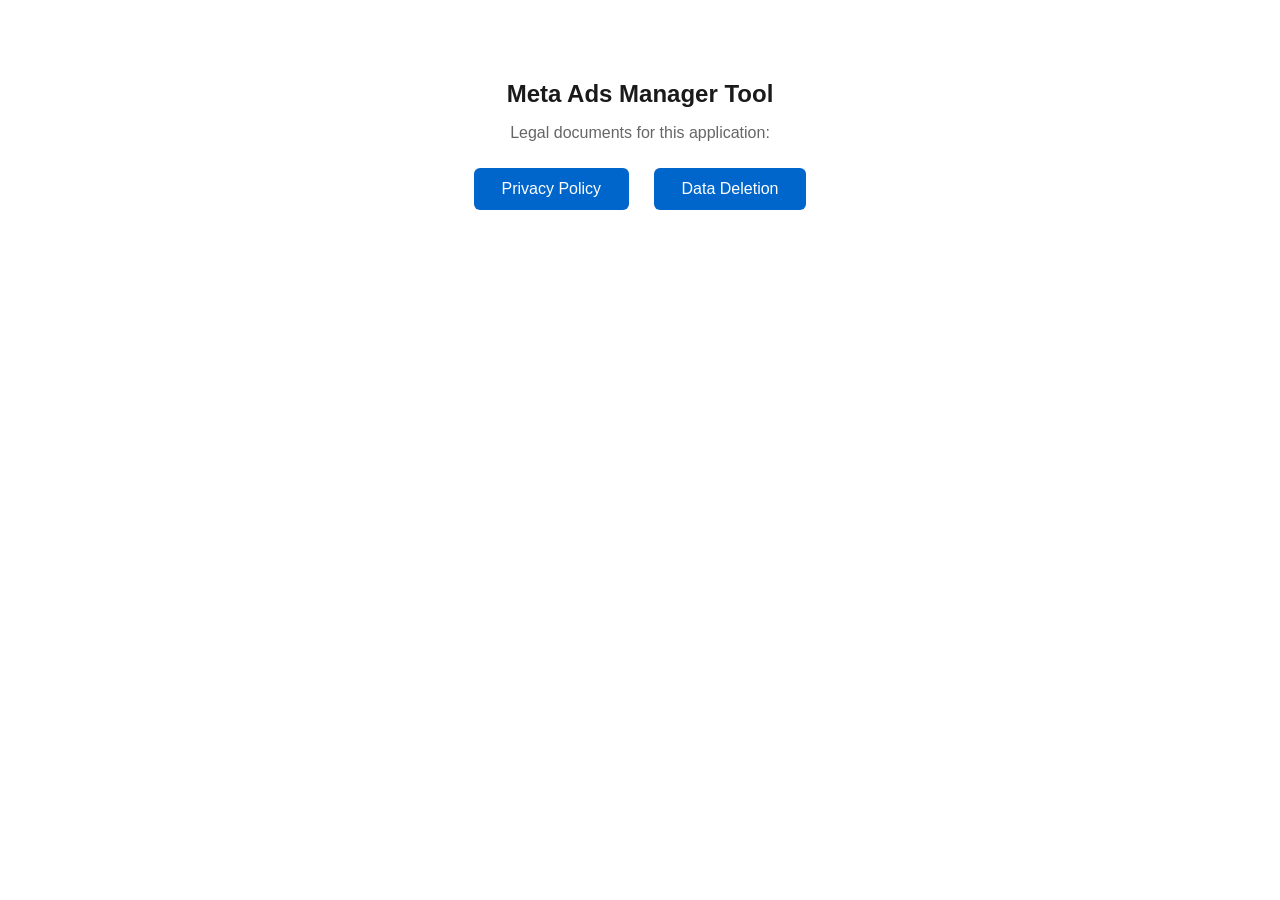
==== index.html @ dc783558 "Add privacy policy and data deletion pages" ====
<!DOCTYPE html>
<html lang="en">
<head>
  <meta charset="UTF-8" />
  <meta name="viewport" content="width=device-width, initial-scale=1.0" />
  <title>Meta Ads Manager Tool – Legal</title>
  <style>
    body { font-family: -apple-system, BlinkMacSystemFont, "Segoe UI", Roboto, sans-serif; max-width: 500px; margin: 80px auto; padding: 0 24px; color: #1a1a1a; text-align: center; }
    h1 { font-size: 1.5rem; }
    p { color: #666; }
    a { display: inline-block; margin: 10px; padding: 12px 28px; background: #0066cc; color: #fff; border-radius: 6px; text-decoration: none; font-weight: 500; }
    a:hover { background: #0055aa; }
  </style>
</head>
<body>
  <h1>Meta Ads Manager Tool</h1>
  <p>Legal documents for this application:</p>
  <a href="privacy">Privacy Policy</a>
  <a href="data-deletion">Data Deletion</a>
</body>
</html>
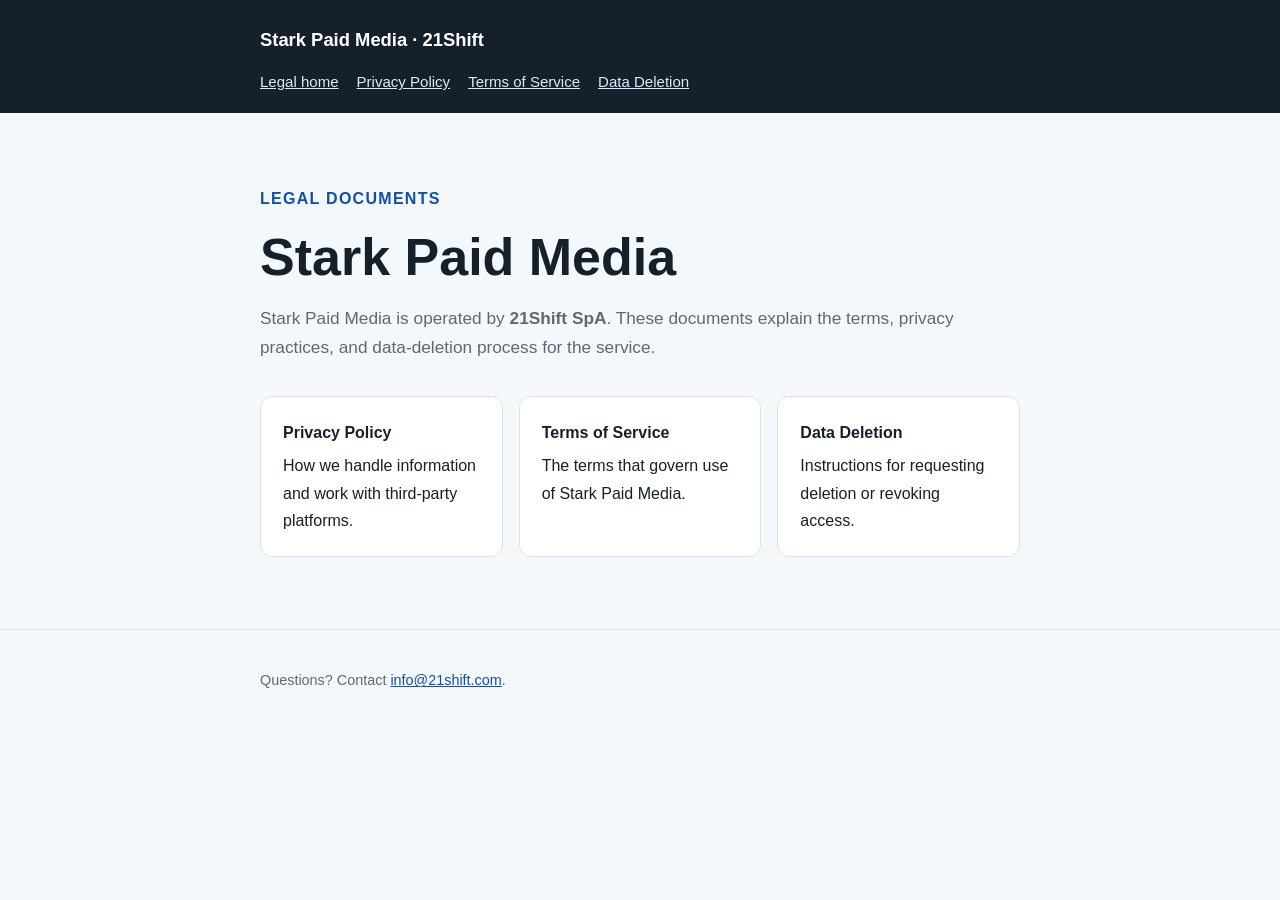
==== commit 2d4c5ee6: "feat: refresh Stark Paid Media legal landing page" ====
--- a/index.html
+++ b/index.html
@@ -3,19 +3,47 @@
 <head>
   <meta charset="UTF-8" />
   <meta name="viewport" content="width=device-width, initial-scale=1.0" />
-  <title>Meta Ads Manager Tool – Legal</title>
-  <style>
-    body { font-family: -apple-system, BlinkMacSystemFont, "Segoe UI", Roboto, sans-serif; max-width: 500px; margin: 80px auto; padding: 0 24px; color: #1a1a1a; text-align: center; }
-    h1 { font-size: 1.5rem; }
-    p { color: #666; }
-    a { display: inline-block; margin: 10px; padding: 12px 28px; background: #0066cc; color: #fff; border-radius: 6px; text-decoration: none; font-weight: 500; }
-    a:hover { background: #0055aa; }
-  </style>
+  <title>Stark Paid Media — Legal</title>
+  <link rel="stylesheet" href="styles.css" />
 </head>
 <body>
-  <h1>Meta Ads Manager Tool</h1>
-  <p>Legal documents for this application:</p>
-  <a href="privacy">Privacy Policy</a>
-  <a href="data-deletion">Data Deletion</a>
+  <header class="site-header">
+    <div class="site-header__inner">
+      <p class="brand"><a href="index.html">Stark Paid Media · 21Shift</a></p>
+      <nav class="site-nav" aria-label="Legal documents">
+        <a href="index.html">Legal home</a>
+        <a href="privacy.html">Privacy Policy</a>
+        <a href="terms.html">Terms of Service</a>
+        <a href="data-deletion.html">Data Deletion</a>
+      </nav>
+    </div>
+  </header>
+
+  <main class="page-shell">
+    <p class="eyebrow">Legal documents</p>
+    <h1>Stark Paid Media</h1>
+    <p class="lede">Stark Paid Media is operated by <strong>21Shift SpA</strong>. These documents explain the terms, privacy practices, and data-deletion process for the service.</p>
+
+    <section class="document-grid" aria-label="Legal documents">
+      <a class="document-card" href="privacy.html">
+        <strong>Privacy Policy</strong>
+        How we handle information and work with third-party platforms.
+      </a>
+      <a class="document-card" href="terms.html">
+        <strong>Terms of Service</strong>
+        The terms that govern use of Stark Paid Media.
+      </a>
+      <a class="document-card" href="data-deletion.html">
+        <strong>Data Deletion</strong>
+        Instructions for requesting deletion or revoking access.
+      </a>
+    </section>
+  </main>
+
+  <footer class="site-footer">
+    <div class="site-footer__inner">
+      <p>Questions? Contact <a href="mailto:info@21shift.com">info@21shift.com</a>.</p>
+    </div>
+  </footer>
 </body>
 </html>
--- a/styles.css
+++ b/styles.css
@@ -0,0 +1,58 @@
+:root {
+  color-scheme: light;
+  --ink: #16202a;
+  --muted: #5d6975;
+  --line: #dce3e8;
+  --surface: #ffffff;
+  --surface-soft: #f5f8fa;
+  --accent: #1769e0;
+  --accent-dark: #0f4fae;
+  --warning-bg: #fff7df;
+  --warning-line: #d99a00;
+  --content: 760px;
+}
+
+* { box-sizing: border-box; }
+html { background: var(--surface-soft); }
+body {
+  margin: 0;
+  color: var(--ink);
+  background: var(--surface-soft);
+  font-family: -apple-system, BlinkMacSystemFont, "Segoe UI", Roboto, sans-serif;
+  line-height: 1.7;
+}
+a { color: var(--accent-dark); }
+a:hover { color: var(--accent); }
+a:focus-visible { outline: 3px solid rgba(23, 105, 224, 0.35); outline-offset: 3px; }
+.site-header { background: var(--ink); color: #fff; }
+.site-header__inner, .page-shell, .site-footer__inner {
+  width: min(calc(100% - 40px), var(--content));
+  margin: 0 auto;
+}
+.site-header__inner { padding: 24px 0 18px; }
+.brand { margin: 0; font-size: 1.15rem; font-weight: 700; }
+.brand a { color: inherit; text-decoration: none; }
+.site-nav { display: flex; flex-wrap: wrap; gap: 8px 18px; margin-top: 14px; }
+.site-nav a { color: #dce9ff; font-size: 0.94rem; }
+.page-shell { padding: 56px 0 72px; }
+.eyebrow { color: var(--accent-dark); font-weight: 700; letter-spacing: 0.08em; text-transform: uppercase; }
+h1 { margin: 0 0 8px; font-size: clamp(2rem, 6vw, 3.25rem); line-height: 1.12; }
+h2 { margin-top: 42px; padding-bottom: 8px; border-bottom: 1px solid var(--line); font-size: 1.25rem; }
+h3 { margin-top: 28px; font-size: 1.05rem; }
+.meta, .lede { color: var(--muted); }
+.meta { margin: 0 0 34px; font-size: 0.92rem; }
+.lede { font-size: 1.08rem; }
+.document-grid { display: grid; grid-template-columns: repeat(auto-fit, minmax(210px, 1fr)); gap: 16px; margin-top: 34px; }
+.document-card { display: block; padding: 22px; border: 1px solid var(--line); border-radius: 12px; background: var(--surface); color: inherit; text-decoration: none; }
+.document-card:hover { border-color: var(--accent); color: inherit; transform: translateY(-1px); }
+.document-card strong { display: block; margin-bottom: 6px; }
+.callout { margin: 26px 0; padding: 16px 20px; border-left: 4px solid var(--accent); border-radius: 6px; background: var(--surface); }
+.callout--warning { border-left-color: var(--warning-line); background: var(--warning-bg); }
+.steps { padding: 20px 24px 20px 42px; border: 1px solid var(--line); border-radius: 10px; background: var(--surface); }
+.site-footer { border-top: 1px solid var(--line); color: var(--muted); }
+.site-footer__inner { padding: 24px 0 36px; font-size: 0.9rem; }
+code { padding: 0.12em 0.35em; border-radius: 4px; background: #eaf0f4; }
+@media (max-width: 520px) {
+  .site-header__inner, .page-shell, .site-footer__inner { width: min(calc(100% - 28px), var(--content)); }
+  .page-shell { padding-top: 38px; }
+}
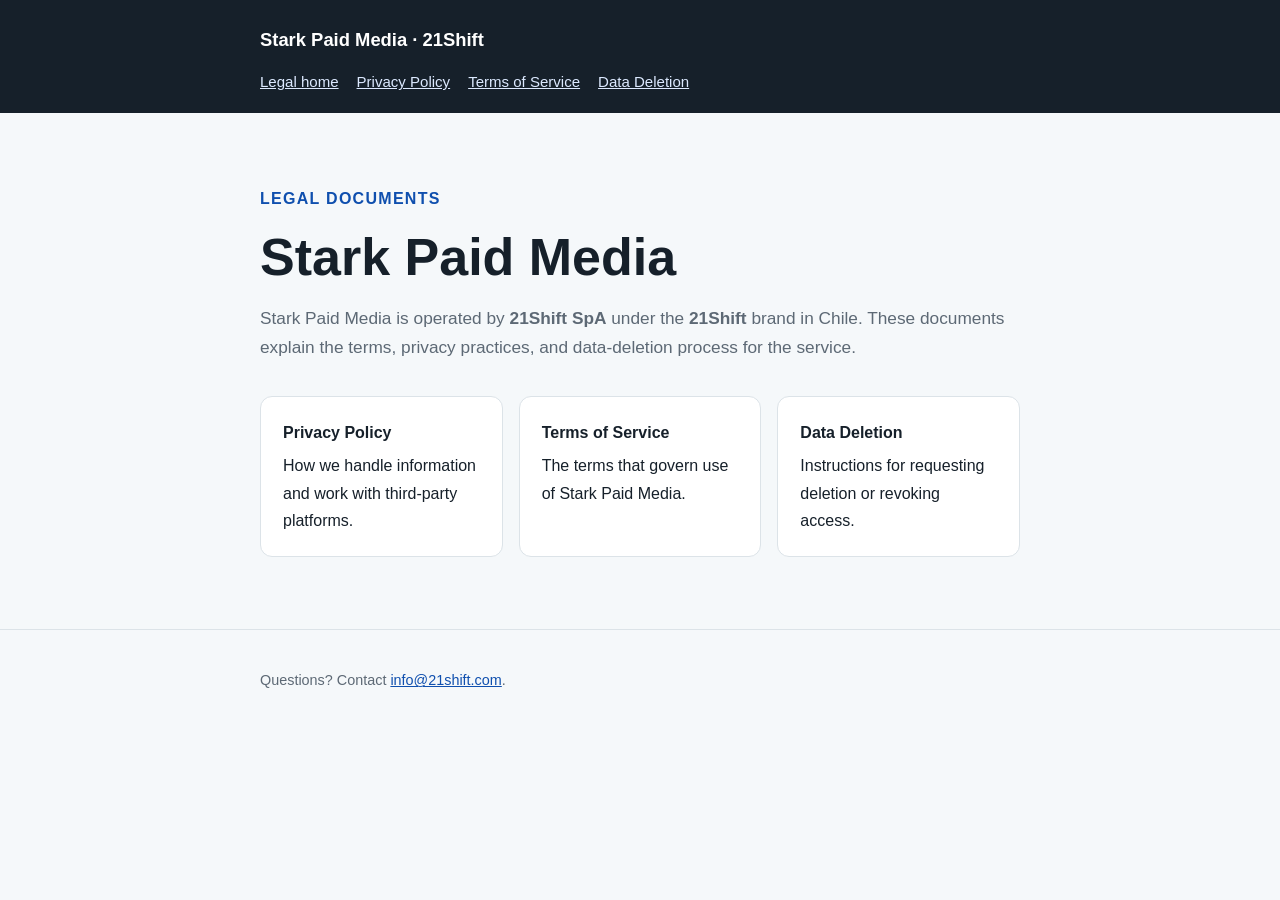
==== commit 9966cd30: "fix: close final legal site review findings" ====
--- a/index.html
+++ b/index.html
@@ -22,7 +22,7 @@
   <main class="page-shell">
     <p class="eyebrow">Legal documents</p>
     <h1>Stark Paid Media</h1>
-    <p class="lede">Stark Paid Media is operated by <strong>21Shift SpA</strong>. These documents explain the terms, privacy practices, and data-deletion process for the service.</p>
+    <p class="lede">Stark Paid Media is operated by <strong>21Shift SpA</strong> under the <strong>21Shift</strong> brand in Chile. These documents explain the terms, privacy practices, and data-deletion process for the service.</p>
 
     <section class="document-grid" aria-label="Legal documents">
       <a class="document-card" href="privacy.html">
